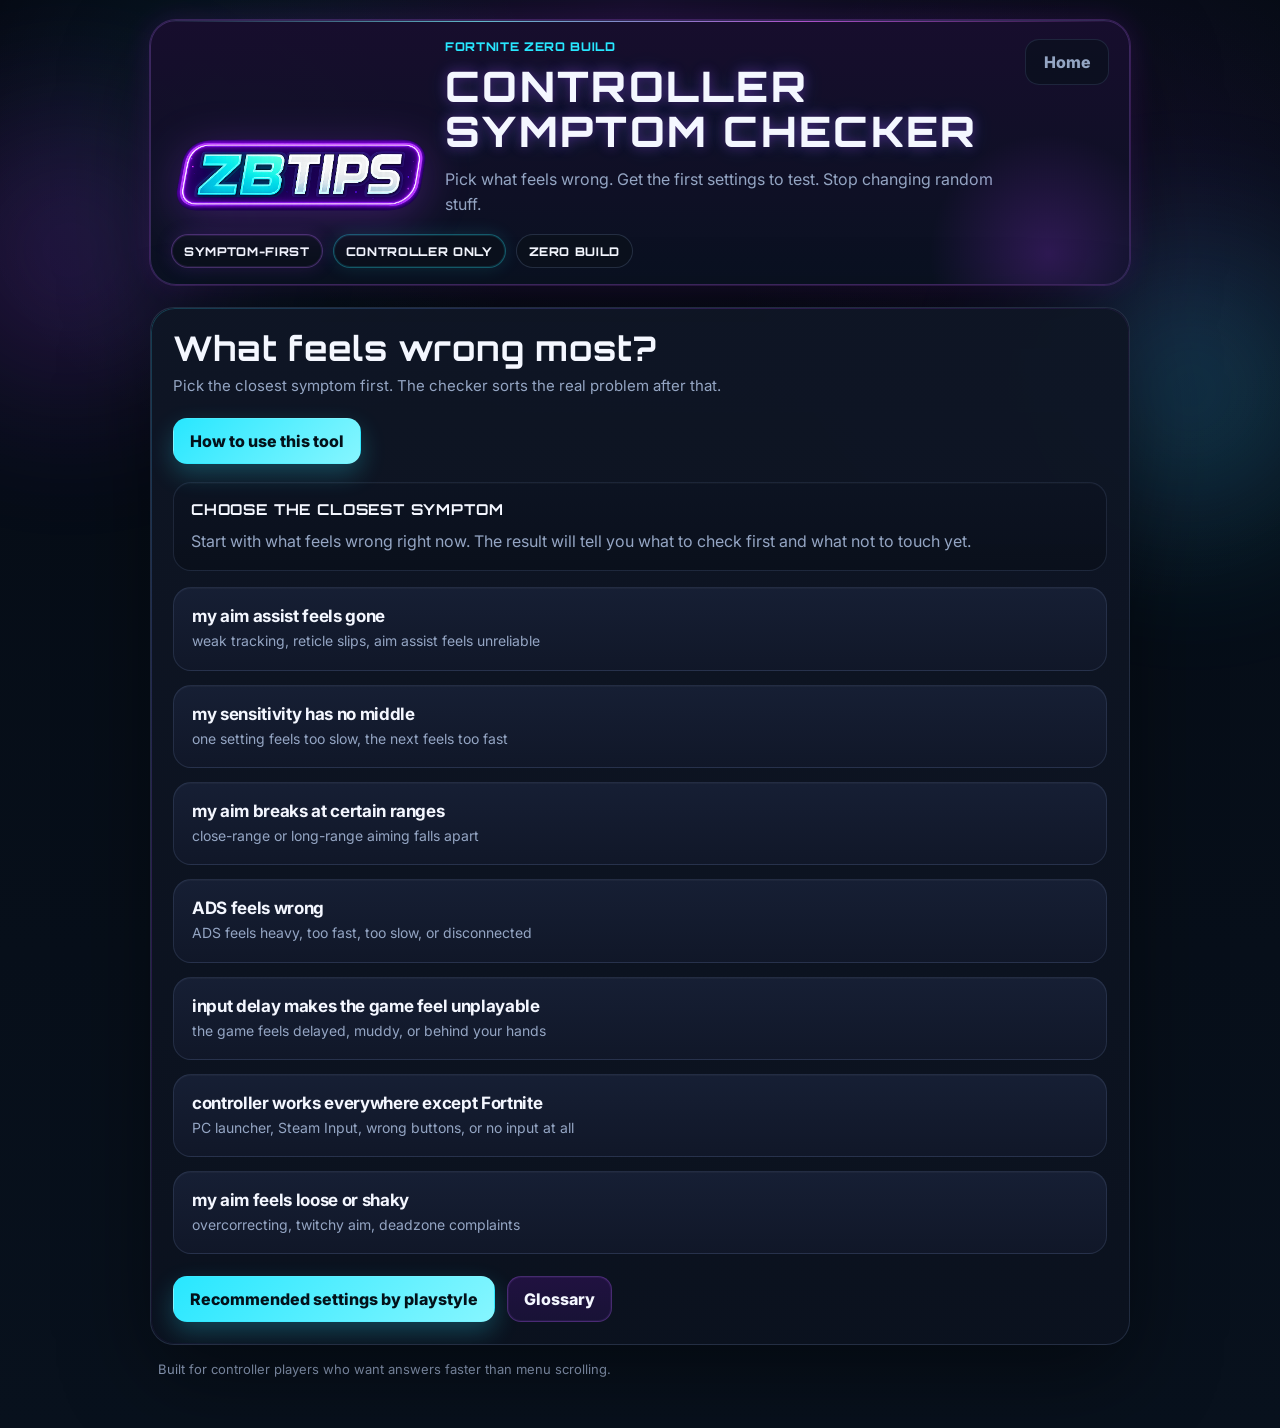
==== index.html @ 39ad80f1 "Add files via upload" ====
<!DOCTYPE html>
<html lang="en">
<head>
  <meta charset="UTF-8" />
  <meta name="viewport" content="width=device-width, initial-scale=1.0" />
  <title>Controller Symptom Checker | ZBTips</title>
  <link href="https://fonts.googleapis.com/css2?family=Orbitron:wght@500;600;700;800&family=Inter:wght@400;500;600;700;800&display=swap" rel="stylesheet" />
  <link rel="stylesheet" href="style.css?v=gyro-pc-routing" />
</head>
<body>
  <div class="page-glow page-glow-left" aria-hidden="true"></div>
  <div class="page-glow page-glow-right" aria-hidden="true"></div>

  <main class="app-shell">
    <header class="hero-panel">
      <div class="hero-top">
        <div class="hero-brand">
          <img src="logo.png" alt="ZBTips logo" class="hero-logo" />
          <div class="hero-copy">
            <p class="eyebrow">Fortnite Zero Build</p>
            <h1 class="app-title">Controller Symptom Checker</h1>
            <p class="subhead">Pick what feels wrong. Get the first settings to test. Stop changing random stuff.</p>
          </div>
        </div>
        <button id="homeButton" class="ghost-button hero-home" type="button">Home</button>
      </div>

      <div class="hero-strip">
        <span class="hero-chip hero-chip-purple">Symptom-first</span>
        <span class="hero-chip hero-chip-cyan">Controller only</span>
        <span class="hero-chip">Zero Build</span>
      </div>
    </header>

    <section id="app" aria-live="polite"></section>

    <footer class="footer">
      <p>Built for controller players who want answers faster than menu scrolling.</p>
    </footer>
  </main>

  <script src="app.js?v=gyro-pc-routing"></script>
</body>
</html>
---- style.css ----
* {
  box-sizing: border-box;
}

:root {
  --font-heading: 'Orbitron', sans-serif;
  --font-body: 'Inter', Arial, Helvetica, sans-serif;
  --bg: #050b14;
  --bg-2: #08111d;
  --panel: rgba(14, 20, 34, 0.94);
  --panel-2: rgba(20, 28, 46, 0.96);
  --panel-3: rgba(11, 17, 30, 0.94);
  --border: rgba(96, 121, 177, 0.24);
  --border-strong: rgba(183, 107, 255, 0.42);
  --text: #f4f7ff;
  --muted: #94a5c3;
  --purple: #aa38ff;
  --purple-2: #df67ff;
  --cyan: #28e7ff;
  --cyan-2: #7af0ff;
  --success: #70ffd6;
  --danger: #ffb4d4;
  --warning: #ffd691;
  --shadow: 0 30px 90px rgba(0, 0, 0, 0.42);
  --purple-glow: 0 0 0 1px rgba(192, 102, 255, 0.24), 0 0 30px rgba(170, 56, 255, 0.18);
  --cyan-glow: 0 0 0 1px rgba(40, 231, 255, 0.24), 0 0 30px rgba(40, 231, 255, 0.14);
}

html, body {
  margin: 0;
  padding: 0;
  min-height: 100%;
}

body {
  position: relative;
  overflow-x: hidden;
  padding: 20px;
  color: var(--text);
  font-family: var(--font-body);
  background:
    radial-gradient(circle at top center, rgba(170, 56, 255, 0.10), transparent 28%),
    radial-gradient(circle at 20% 10%, rgba(40, 231, 255, 0.08), transparent 18%),
    radial-gradient(circle at 85% 18%, rgba(170, 56, 255, 0.10), transparent 22%),
    linear-gradient(180deg, var(--bg) 0%, var(--bg-2) 100%);
}

.page-glow {
  position: fixed;
  inset: auto;
  width: 420px;
  height: 420px;
  border-radius: 999px;
  filter: blur(70px);
  opacity: 0.28;
  pointer-events: none;
  z-index: 0;
}

.page-glow-left {
  left: -140px;
  top: 40px;
  background: radial-gradient(circle, rgba(170, 56, 255, 0.95) 0%, rgba(170, 56, 255, 0.15) 58%, transparent 75%);
}

.page-glow-right {
  right: -120px;
  top: 180px;
  background: radial-gradient(circle, rgba(40, 231, 255, 0.9) 0%, rgba(40, 231, 255, 0.12) 58%, transparent 75%);
}

.app-shell {
  position: relative;
  z-index: 1;
  width: 100%;
  max-width: 980px;
  margin: 0 auto;
}

.hero-panel {
  position: relative;
  margin-bottom: 22px;
  padding: 18px 20px 16px;
  border: 1px solid rgba(181, 117, 255, 0.24);
  border-radius: 26px;
  background:
    linear-gradient(180deg, rgba(24, 14, 46, 0.96) 0%, rgba(10, 18, 33, 0.96) 100%);
  box-shadow: var(--shadow), var(--purple-glow);
  overflow: hidden;
}

.hero-panel::before {
  content: "";
  position: absolute;
  inset: 0 0 auto 0;
  height: 1px;
  background: linear-gradient(90deg, transparent, rgba(122, 240, 255, 0.75), rgba(223, 103, 255, 0.75), transparent);
}

.hero-panel::after {
  content: "";
  position: absolute;
  inset: auto -50px -100px auto;
  width: 260px;
  height: 260px;
  border-radius: 999px;
  background: radial-gradient(circle, rgba(170, 56, 255, 0.22), transparent 65%);
  pointer-events: none;
}

.hero-top {
  display: flex;
  align-items: flex-start;
  justify-content: space-between;
  gap: 14px;
}

.hero-brand {
  display: flex;
  align-items: flex-end;
  gap: 14px;
  min-width: 0;
}

.hero-logo {
  display: block;
  width: clamp(180px, 24vw, 260px);
  height: auto;
  filter: drop-shadow(0 8px 22px rgba(170, 56, 255, 0.28));
  flex-shrink: 0;
  object-fit: contain;
}

.hero-copy {
  min-width: 0;
}

.eyebrow {
  margin: 0 0 10px;
  color: var(--cyan);
  font-size: 12px;
  letter-spacing: 0.14em;
  text-transform: uppercase;
  font-weight: 800;
}

h1 {
  margin: 0;
  font-size: clamp(28px, 4vw, 42px);
  line-height: 1.02;
  letter-spacing: -0.03em;
}

.subhead {
  margin: 12px 0 0;
  max-width: 560px;
  color: var(--muted);
  font-size: 16px;
  line-height: 1.55;
}

.hero-home.ghost-button {
  padding: 12px 16px;
  min-width: 84px;
  border-radius: 14px;
}

.hero-strip {
  display: flex;
  flex-wrap: wrap;
  gap: 10px;
  margin-top: 18px;
}

.hero-chip {
  display: inline-flex;
  align-items: center;
  min-height: 34px;
  padding: 8px 12px;
  border-radius: 999px;
  border: 1px solid rgba(103, 121, 162, 0.28);
  background: rgba(12, 18, 30, 0.92);
  color: var(--text);
  font-size: 12px;
  font-weight: 800;
  letter-spacing: 0.04em;
  text-transform: uppercase;
}

.hero-chip-purple {
  border-color: rgba(183, 107, 255, 0.34);
  box-shadow: inset 0 0 0 1px rgba(183, 107, 255, 0.12), 0 0 18px rgba(170, 56, 255, 0.16);
}

.hero-chip-cyan {
  border-color: rgba(40, 231, 255, 0.34);
  box-shadow: inset 0 0 0 1px rgba(40, 231, 255, 0.12), 0 0 18px rgba(40, 231, 255, 0.12);
}

.footer {
  margin-top: 16px;
  padding: 0 8px 18px;
  color: var(--muted);
  font-size: 13px;
}

.screen,
.card {
  position: relative;
  background:
    linear-gradient(180deg, rgba(15, 22, 37, 0.96) 0%, rgba(11, 18, 31, 0.98) 100%);
  border: 1px solid rgba(105, 125, 168, 0.24);
  border-radius: 24px;
  box-shadow: var(--shadow);
  padding: 22px;
  overflow: hidden;
}

.screen::before,
.card::before {
  content: "";
  position: absolute;
  inset: 0;
  pointer-events: none;
  border-radius: inherit;
  padding: 1px;
  background: linear-gradient(135deg, rgba(40, 231, 255, 0.20), rgba(170, 56, 255, 0.20), transparent 60%);
  -webkit-mask:
    linear-gradient(#000 0 0) content-box,
    linear-gradient(#000 0 0);
  -webkit-mask-composite: xor;
          mask-composite: exclude;
}

.card-title,
.result-title {
  margin: 0 0 8px;
  font-size: clamp(26px, 4vw, 34px);
  line-height: 1.06;
  letter-spacing: -0.03em;
}

.card-copy {
  margin: 0 0 20px;
  color: var(--muted);
  line-height: 1.55;
  font-size: 15px;
}

.choice-grid,
.result-grid,
.glossary-list,
.controller-list {
  display: grid;
  gap: 14px;
}

.choice-button,
.primary-button,
.secondary-button,
.ghost-button,
.link-button,
.glossary-toggle {
  appearance: none;
  font: inherit;
  transition: transform 120ms ease, border-color 120ms ease, background 120ms ease, box-shadow 120ms ease, opacity 120ms ease;
}

.choice-button:hover,
.primary-button:hover,
.secondary-button:hover,
.ghost-button:hover,
.link-button:hover,
.glossary-toggle:hover {
  transform: translateY(-1px);
}

.choice-button {
  width: 100%;
  text-align: left;
  padding: 18px;
  color: var(--text);
  background:
    linear-gradient(180deg, rgba(23, 32, 53, 0.96) 0%, rgba(17, 24, 41, 0.96) 100%);
  border: 1px solid rgba(99, 119, 160, 0.22);
  border-radius: 18px;
  cursor: pointer;
  box-shadow: inset 0 1px 0 rgba(255,255,255,0.03);
}

.choice-button:hover {
  border-color: rgba(183, 107, 255, 0.42);
  box-shadow: var(--purple-glow);
}

.choice-button strong {
  display: block;
  font-size: 17px;
  margin-bottom: 5px;
  letter-spacing: -0.02em;
}

.choice-button span {
  display: block;
  color: var(--muted);
  font-size: 14px;
  line-height: 1.45;
}

.button-row,
.result-actions {
  display: flex;
  flex-wrap: wrap;
  gap: 12px;
  margin-top: 22px;
  align-items: center;
}

.primary-button,
.secondary-button,
.ghost-button {
  cursor: pointer;
  border-radius: 14px;
  padding: 12px 16px;
  font-weight: 800;
  border: 1px solid transparent;
}

.primary-button {
  background: linear-gradient(135deg, var(--cyan) 0%, #86f6ff 100%);
  color: #03111a;
  box-shadow: 0 10px 24px rgba(40, 231, 255, 0.24);
}

.primary-button:hover {
  box-shadow: 0 12px 28px rgba(40, 231, 255, 0.3);
}

.secondary-button {
  background: linear-gradient(180deg, rgba(34, 18, 66, 0.96) 0%, rgba(25, 19, 55, 0.96) 100%);
  color: var(--text);
  border-color: rgba(183, 107, 255, 0.28);
  box-shadow: inset 0 0 0 1px rgba(183, 107, 255, 0.08);
}

.secondary-button:hover {
  box-shadow: var(--purple-glow);
}

.ghost-button {
  background: rgba(11, 17, 30, 0.72);
  color: var(--muted);
  border-color: rgba(84, 103, 139, 0.26);
}

.ghost-button:hover {
  color: var(--text);
  border-color: rgba(40, 231, 255, 0.28);
  box-shadow: var(--cyan-glow);
}

.meta-row {
  display: flex;
  flex-wrap: wrap;
  gap: 10px;
  margin-bottom: 18px;
}

.badge {
  display: inline-flex;
  align-items: center;
  border-radius: 999px;
  padding: 8px 12px;
  font-size: 12px;
  font-weight: 800;
  text-transform: uppercase;
  letter-spacing: 0.06em;
  color: var(--text);
  background: rgba(17, 23, 36, 0.98);
  border: 1px solid rgba(95, 114, 153, 0.22);
}

.badge:first-child {
  border-color: rgba(183, 107, 255, 0.3);
  box-shadow: inset 0 0 0 1px rgba(183, 107, 255, 0.08);
}

.result-problem {
  margin: 0 0 18px;
  color: var(--text);
  font-size: 17px;
  line-height: 1.6;
}

.result-section {
  background:
    linear-gradient(180deg, rgba(13, 20, 34, 0.96) 0%, rgba(10, 16, 28, 0.98) 100%);
  border: 1px solid rgba(95, 114, 153, 0.22);
  border-radius: 18px;
  padding: 17px;
  box-shadow: inset 0 1px 0 rgba(255,255,255,0.025);
}

.result-section h3 {
  margin: 0 0 10px;
  font-size: 15px;
  text-transform: uppercase;
  letter-spacing: 0.08em;
}

.result-section p {
  margin: 0;
  color: var(--muted);
  line-height: 1.55;
}

.result-section p + p {
  margin-top: 8px;
}

.result-section ul {
  margin: 0;
  padding-left: 18px;
  color: var(--muted);
  line-height: 1.75;
}

.result-section.alert {
  border-color: rgba(255, 214, 145, 0.28);
}

.result-section.alert h3 {
  color: var(--warning);
}

.result-section.success {
  border-color: rgba(112, 255, 214, 0.24);
}

.result-section.success h3 {
  color: var(--success);
}

.result-section.danger {
  border-color: rgba(255, 180, 212, 0.24);
}

.result-section.danger h3 {
  color: var(--danger);
}

.route-note {
  color: var(--cyan-2);
  font-weight: 700;
}

.progress {
  width: 100%;
  height: 10px;
  background: rgba(8, 14, 25, 0.98);
  border-radius: 999px;
  overflow: hidden;
  margin: 0 0 18px;
  border: 1px solid rgba(82, 101, 138, 0.22);
}

.progress-bar {
  height: 100%;
  width: 0%;
  background: linear-gradient(90deg, var(--cyan) 0%, var(--purple-2) 100%);
  box-shadow: 0 0 22px rgba(170, 56, 255, 0.28);
  transition: width 180ms ease;
}

.glossary-item {
  border: 1px solid rgba(94, 113, 151, 0.22);
  background:
    linear-gradient(180deg, rgba(13, 20, 34, 0.96) 0%, rgba(10, 16, 28, 0.98) 100%);
  border-radius: 16px;
  overflow: hidden;
}

.glossary-toggle {
  width: 100%;
  text-align: left;
  color: var(--text);
  padding: 15px 16px;
  background: transparent;
  font-weight: 800;
  border: none;
  cursor: pointer;
}

.glossary-content {
  display: none;
  padding: 0 16px 16px;
  color: var(--muted);
  line-height: 1.6;
}

.glossary-item.open {
  border-color: rgba(183, 107, 255, 0.34);
  box-shadow: var(--purple-glow);
}

.glossary-item.open .glossary-content {
  display: block;
}

.glossary-content p + p {
  margin-top: 10px;
}

.glossary-content ul {
  margin-top: 8px;
  margin-bottom: 10px;
  padding-left: 18px;
}

.controller-card {
  background:
    linear-gradient(180deg, rgba(15, 21, 34, 0.98) 0%, rgba(10, 16, 28, 0.98) 100%);
  border: 1px solid rgba(183, 107, 255, 0.22);
  border-radius: 16px;
  padding: 16px;
  box-shadow: inset 0 1px 0 rgba(255,255,255,0.02);
}

.controller-card h4 {
  margin: 0 0 8px;
  font-size: 18px;
}

.controller-card p {
  margin: 6px 0;
  color: var(--muted);
}

.controller-card .warning {
  color: #bfd0ea;
}

.controller-card a {
  display: inline-flex;
  align-items: center;
  gap: 8px;
  margin-top: 10px;
  text-decoration: none;
  color: var(--cyan);
  font-weight: 800;
}

.controller-card a:hover {
  color: var(--cyan-2);
}

.small-note {
  color: var(--muted);
  font-size: 14px;
  line-height: 1.55;
}

.inline-link {
  color: var(--cyan-2);
  text-decoration: underline;
  cursor: pointer;
}

@media (max-width: 780px) {
  body {
    padding: 14px;
  }

  .hero-top {
    flex-direction: column;
    align-items: stretch;
  }

  .hero-brand {
    flex-direction: column;
    align-items: flex-start;
    gap: 14px;
  }

  .hero-logo {
    width: min(320px, 72vw);
  }

  .hero-home.ghost-button {
    width: 100%;
  }
}

@media (max-width: 640px) {
  .hero-panel,
  .screen,
  .card {
    padding: 18px;
    border-radius: 20px;
  }

  .button-row,
  .result-actions {
    flex-direction: column;
    align-items: stretch;
  }

  .primary-button,
  .secondary-button,
  .ghost-button {
    width: 100%;
  }

  .hero-strip {
    gap: 8px;
  }
}


@media (max-width: 720px) {
  .hero-top {
    flex-direction: column;
    align-items: stretch;
  }

  .hero-brand {
    align-items: flex-start;
    flex-direction: column;
  }

  .hero-logo {
    width: min(220px, 58vw);
  }

  .hero-home.ghost-button {
    width: 100%;
    min-width: 0;
  }
}


/* ZBTips font system */
h1,
h2,
h3,
.card-title,
.result-title,
.app-title,
.hero-chip,
.badge,
.eyebrow,
.result-section h3,
.glossary-toggle {
  font-family: var(--font-heading);
}

.app-title {
  text-transform: uppercase;
  letter-spacing: 0.055em;
  font-weight: 800;
  line-height: 1.08;
  text-shadow:
    0 0 12px rgba(170, 56, 255, 0.36),
    0 0 22px rgba(40, 231, 255, 0.16);
}

h2,
.card-title,
.result-title {
  letter-spacing: 0.025em;
}

h3,
.result-section h3,
.glossary-toggle,
.eyebrow,
.badge,
.hero-chip {
  letter-spacing: 0.055em;
}



.map-list {
  display: grid;
  gap: 12px;
  margin-top: 14px;
}

.map-card {
  display: flex;
  justify-content: space-between;
  gap: 14px;
  align-items: center;
  background: rgba(11, 17, 30, 0.86);
  border: 1px solid rgba(40, 231, 255, 0.22);
  border-radius: 14px;
  padding: 14px;
  box-shadow: 0 0 24px rgba(40, 231, 255, 0.06);
}

.map-name {
  color: var(--text) !important;
  font-weight: 800;
  margin: 0 0 4px !important;
}

.map-meta {
  color: var(--muted) !important;
  font-size: 13px;
  margin: 0 !important;
}

.map-code {
  flex: 0 0 auto;
  font-family: var(--font-heading);
  font-size: 14px;
  color: var(--cyan-2);
  letter-spacing: 0.04em;
  border: 1px solid rgba(40, 231, 255, 0.28);
  background: rgba(40, 231, 255, 0.08);
  border-radius: 999px;
  padding: 8px 10px;
}

.training-section h3,
.ps5-checklist h3 {
  color: var(--cyan-2);
}

.settings-list {
  margin: 12px 0 0;
  padding-left: 18px;
  color: var(--muted);
  line-height: 1.75;
}

.settings-list strong {
  color: var(--text);
}

.settings-fallback + .settings-fallback {
  margin-top: 16px;
  padding-top: 16px;
  border-top: 1px solid var(--border);
}

@media (max-width: 640px) {
  .map-card {
    align-items: flex-start;
    flex-direction: column;
  }

  .map-code {
    width: 100%;
    text-align: center;
  }
}


/* Home screen priority action */
.home-top-actions {
  margin-top: 0;
  margin-bottom: 22px;
}

.home-howto-button {
  box-shadow:
    0 12px 30px rgba(40, 231, 255, 0.24),
    0 0 0 1px rgba(40, 231, 255, 0.18);
}


/* Fortnite menu screenshot guide */
.home-top-actions {
  margin: 0 0 18px;
}

.home-start-note {
  margin-bottom: 16px;
}

.menu-guide {
  padding: 0;
  overflow: hidden;
}

.menu-guide summary {
  cursor: pointer;
  list-style: none;
  padding: 17px;
  color: var(--cyan-2);
  font-family: var(--font-heading);
  font-size: 15px;
  font-weight: 800;
  text-transform: uppercase;
  letter-spacing: 0.08em;
}

.menu-guide summary::-webkit-details-marker {
  display: none;
}

.menu-guide summary::after {
  content: "Tap to open";
  float: right;
  color: var(--muted);
  font-family: var(--font-body);
  font-size: 12px;
  font-weight: 800;
  letter-spacing: 0;
  text-transform: none;
}

.menu-guide[open] summary::after {
  content: "Tap to close";
}

.menu-guide-intro {
  padding: 0 17px 14px;
  margin: 0 !important;
}

.menu-image-grid {
  display: grid;
  gap: 14px;
  padding: 0 17px 17px;
}

.menu-image-card {
  margin: 0;
  overflow: hidden;
  border-radius: 16px;
  border: 1px solid rgba(40, 231, 255, 0.22);
  background: rgba(8, 14, 25, 0.9);
  box-shadow: 0 0 24px rgba(40, 231, 255, 0.08);
}

.menu-image-card img {
  display: block;
  width: 100%;
  height: auto;
}

.menu-image-card figcaption {
  display: grid;
  gap: 4px;
  padding: 12px 14px 14px;
  color: var(--muted);
  line-height: 1.45;
}

.menu-image-card figcaption strong {
  color: var(--text);
  font-family: var(--font-heading);
  font-size: 13px;
  letter-spacing: 0.05em;
  text-transform: uppercase;
}

.ps5-checklist strong,
.settings-list strong {
  color: var(--text);
}
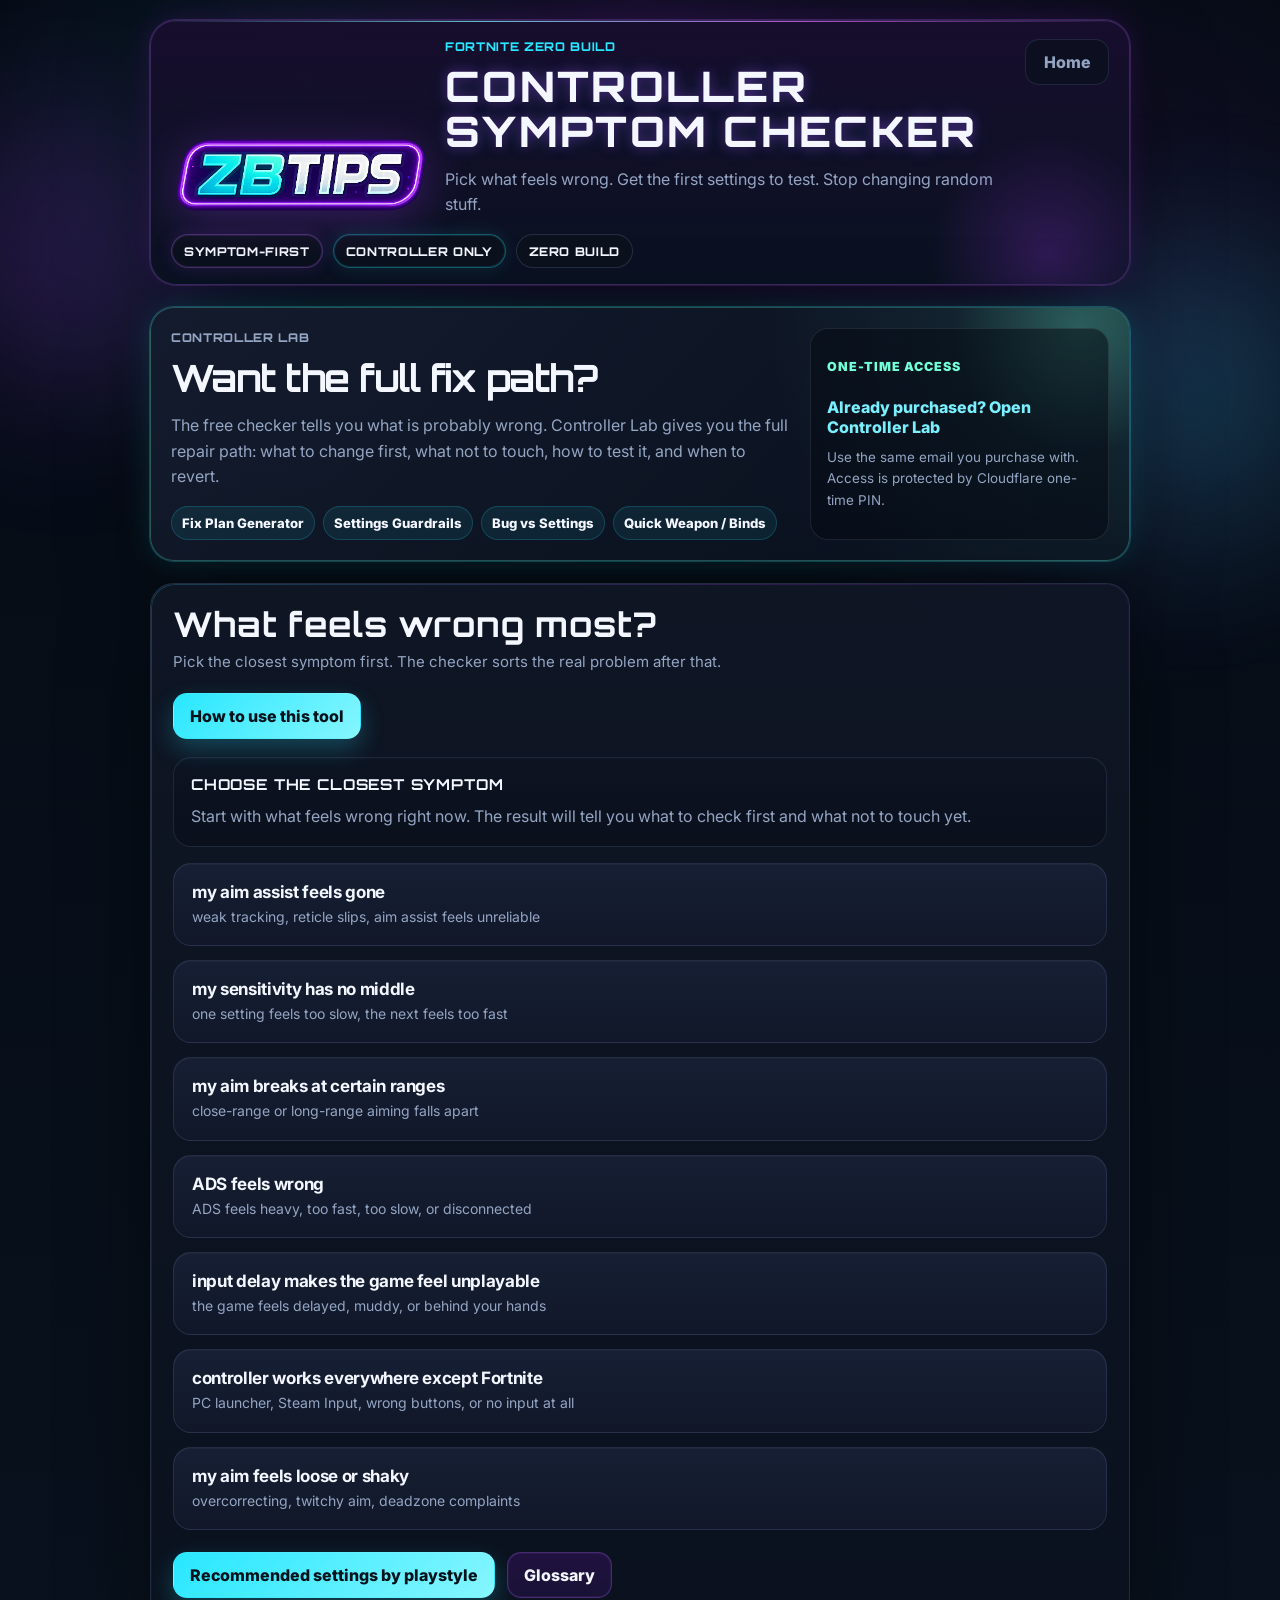
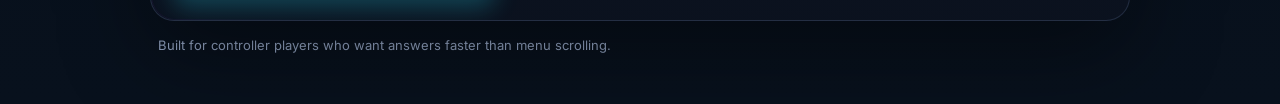
==== commit e21db3ba: "Update index.html" ====
--- a/index.html
+++ b/index.html
@@ -5,7 +5,8 @@
   <meta name="viewport" content="width=device-width, initial-scale=1.0" />
   <title>Controller Symptom Checker | ZBTips</title>
   <link href="https://fonts.googleapis.com/css2?family=Orbitron:wght@500;600;700;800&family=Inter:wght@400;500;600;700;800&display=swap" rel="stylesheet" />
-  <link rel="stylesheet" href="style.css?v=gyro-pc-routing" />
+  <link rel="stylesheet" href="style.css?v=controller-lab-promo-fixed" />
+<script async src="https://js.stripe.com/v3/buy-button.js"></script> 
 </head>
 <body>
   <div class="page-glow page-glow-left" aria-hidden="true"></div>
@@ -30,7 +31,44 @@
         <span class="hero-chip hero-chip-cyan">Controller only</span>
         <span class="hero-chip">Zero Build</span>
       </div>
-    </header>
+       </header>
+
+    <section class="controller-lab-promo" aria-labelledby="controllerLabTitle">
+      <div class="lab-promo-copy">
+        <p class="eyebrow lab-eyebrow">Controller Lab</p>
+        <h2 id="controllerLabTitle">Want the full fix path?</h2>
+        <p>
+          The free checker tells you what is probably wrong. Controller Lab gives you the full repair path:
+          what to change first, what not to touch, how to test it, and when to revert.
+        </p>
+
+        <div class="lab-promo-points" aria-label="Controller Lab includes">
+          <span>Fix Plan Generator</span>
+          <span>Settings Guardrails</span>
+          <span>Bug vs Settings</span>
+          <span>Quick Weapon / Binds</span>
+        </div>
+      </div>
+
+      <div class="lab-promo-action">
+        <p class="lab-price">One-time access</p>
+
+               <div class="stripe-buy-button-wrap">
+          <stripe-buy-button
+            buy-button-id="buy_btn_1TU5ua12GruX4WYOzJW1IIFV"
+            publishable-key="pk_live_51TTx5512GruX4WYODgJnupqMFYP2rG0oOuAG99TXr223Rrz3oBOlJCoSnYpiuiL1v2rWmXwPYOJsTduHlroLhDHu00iEXpSY4Q">
+          </stripe-buy-button>
+        </div>
+
+        <a class="lab-open-link" href="https://controllerlabzbtips.com" target="_blank" rel="noopener">
+          Already purchased? Open Controller Lab
+        </a>
+
+        <p class="lab-access-note">
+          Use the same email you purchase with. Access is protected by Cloudflare one-time PIN.
+        </p>
+      </div>
+    </section>
 
     <section id="app" aria-live="polite"></section>
 
@@ -39,6 +77,6 @@
     </footer>
   </main>
 
-  <script src="app.js?v=gyro-pc-routing"></script>
+  <script src="app.js?v=controller-lab-promo-fixed"></script>
 </body>
 </html>
--- a/style.css
+++ b/style.css
@@ -863,3 +863,149 @@
 .settings-list strong {
   color: var(--text);
 }
+
+
+.controller-lab-promo {
+  position: relative;
+  overflow: hidden;
+  display: grid;
+  grid-template-columns: minmax(0, 1.35fr) minmax(250px, 0.65fr);
+  gap: 18px;
+  margin: 0 0 22px;
+  padding: 20px;
+  border: 1px solid rgba(112, 255, 214, 0.26);
+  border-radius: 24px;
+  background:
+    radial-gradient(circle at top right, rgba(112, 255, 214, 0.12), transparent 36%),
+    linear-gradient(135deg, rgba(20, 28, 46, 0.96), rgba(9, 17, 30, 0.96));
+  box-shadow: var(--cyan-glow), var(--shadow);
+}
+
+.controller-lab-promo::before {
+  content: "";
+  position: absolute;
+  right: -80px;
+  top: -110px;
+  width: 260px;
+  height: 260px;
+  border-radius: 999px;
+  background: radial-gradient(circle, rgba(112, 255, 214, 0.24), transparent 68%);
+  pointer-events: none;
+}
+
+.lab-promo-copy,
+.lab-promo-action {
+  position: relative;
+  z-index: 1;
+}
+
+.lab-eyebrow {
+  color: var(--success);
+}
+
+.controller-lab-promo h2 {
+  margin: 0;
+  font-family: var(--font-heading);
+  font-size: clamp(1.45rem, 4vw, 2.35rem);
+  line-height: 1.05;
+  letter-spacing: -0.04em;
+}
+
+.controller-lab-promo p {
+  color: var(--muted);
+  line-height: 1.6;
+}
+
+.lab-promo-points {
+  display: flex;
+  flex-wrap: wrap;
+  gap: 8px;
+  margin-top: 14px;
+}
+
+.lab-promo-points span {
+  display: inline-flex;
+  align-items: center;
+  padding: 8px 10px;
+  border-radius: 999px;
+  color: var(--text);
+  font-size: 0.82rem;
+  font-weight: 800;
+  border: 1px solid rgba(40, 231, 255, 0.18);
+  background: rgba(40, 231, 255, 0.08);
+}
+
+.lab-promo-action {
+  display: grid;
+  align-content: center;
+  gap: 10px;
+  padding: 16px;
+  border-radius: 18px;
+  border: 1px solid rgba(255, 255, 255, 0.09);
+  background: rgba(5, 11, 20, 0.52);
+}
+
+.lab-price {
+  margin: 0;
+  color: var(--success) !important;
+  font-weight: 900;
+  text-transform: uppercase;
+  letter-spacing: 0.08em;
+  font-size: 0.78rem;
+}
+
+.lab-buy-button {
+  display: inline-flex;
+  justify-content: center;
+  align-items: center;
+  width: 100%;
+  min-height: 48px;
+  border: 0;
+  border-radius: 999px;
+  padding: 12px 16px;
+  color: #03120e;
+  background: linear-gradient(135deg, var(--success), var(--cyan));
+  font-family: var(--font-body);
+  font-weight: 900;
+  font-size: 0.98rem;
+  cursor: pointer;
+  box-shadow: 0 18px 40px rgba(40, 231, 255, 0.16);
+}
+
+.lab-buy-button:hover {
+  transform: translateY(-1px);
+}
+
+.lab-open-link {
+  display: inline-flex;
+  justify-content: center;
+  color: var(--cyan-2);
+  font-weight: 800;
+  text-decoration: none;
+}
+
+.lab-open-link:hover {
+  text-decoration: underline;
+}
+
+.lab-access-note {
+  margin: 0;
+  font-size: 0.84rem;
+}
+
+@media (max-width: 760px) {
+  .controller-lab-promo {
+    grid-template-columns: 1fr;
+  }
+}
+
+
+.stripe-buy-button-wrap {
+  display: grid;
+  justify-items: center;
+  width: 100%;
+}
+
+.stripe-buy-button-wrap stripe-buy-button {
+  width: 100%;
+}
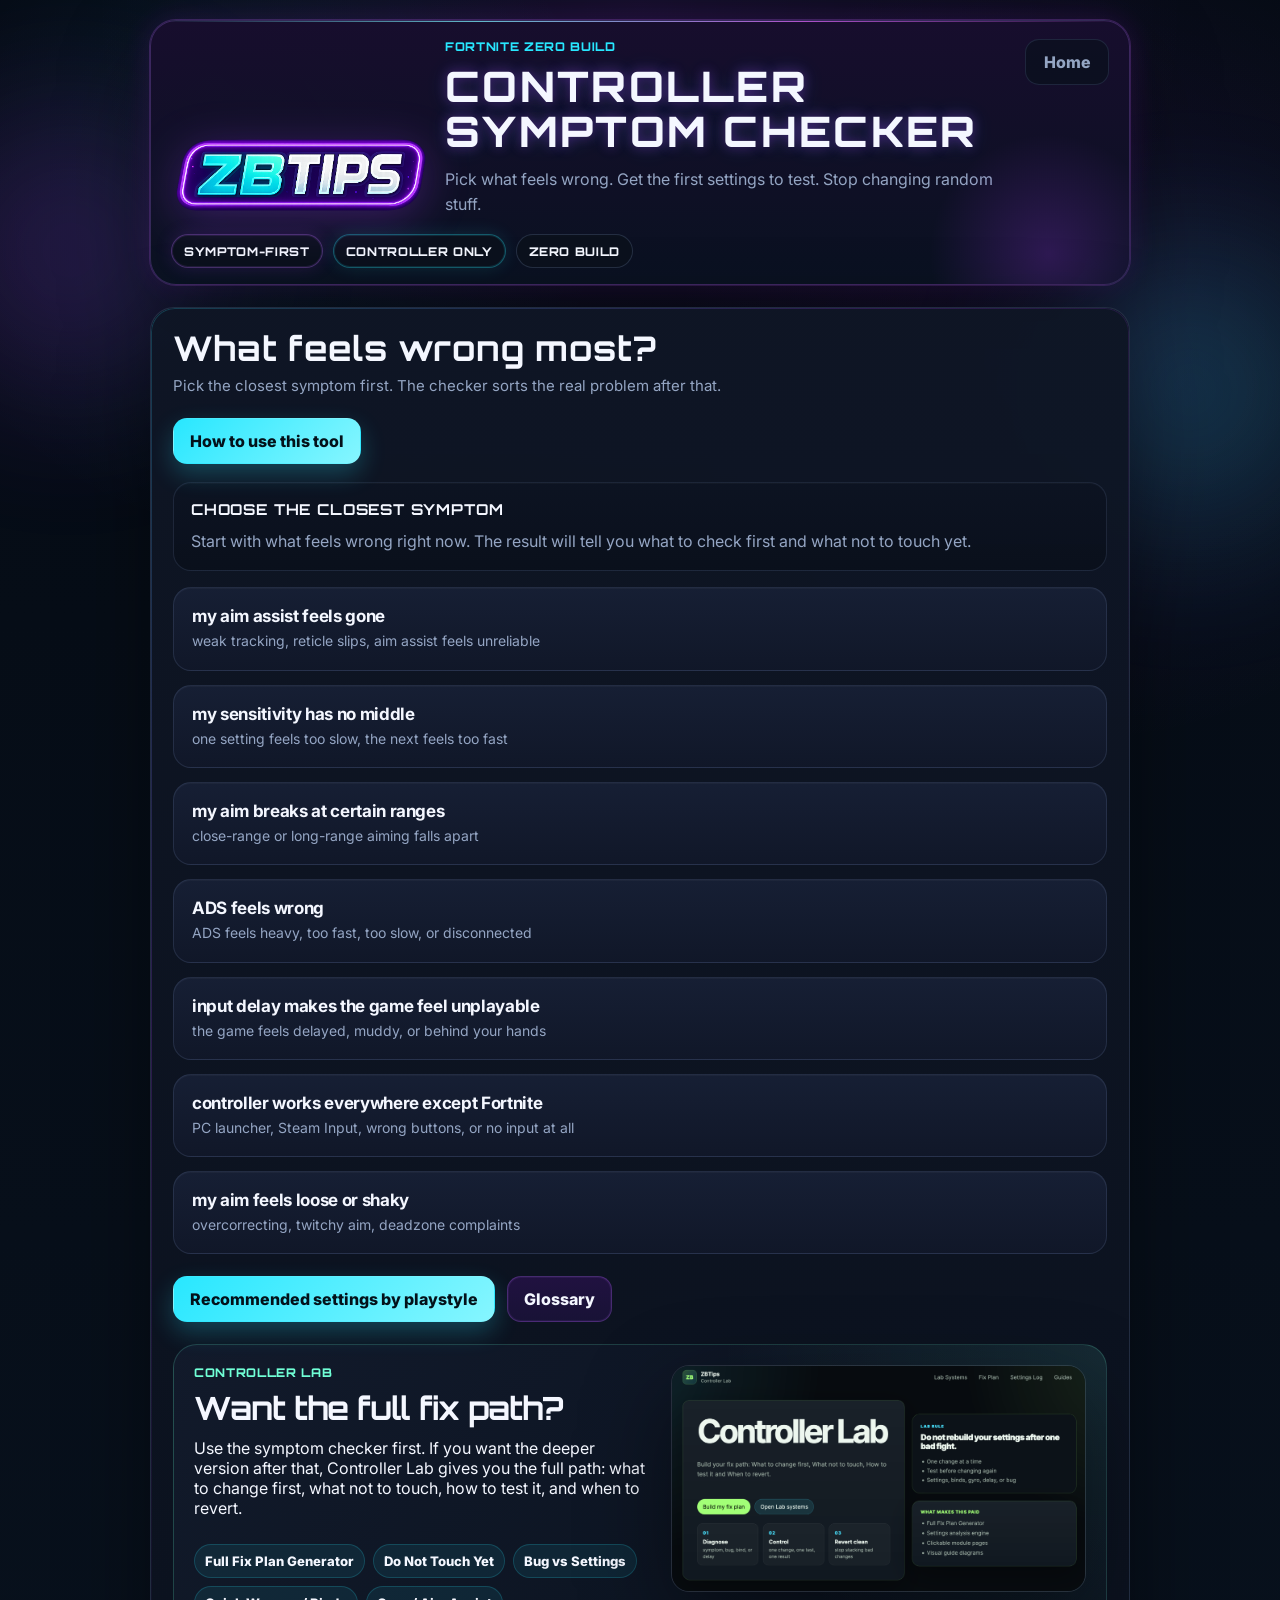
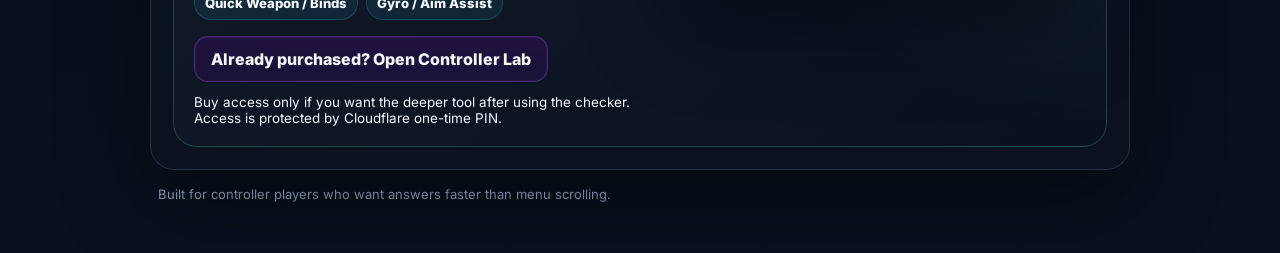
==== commit caf34b15: "Add files via upload" ====
--- a/index.html
+++ b/index.html
@@ -6,7 +6,7 @@
   <title>Controller Symptom Checker | ZBTips</title>
   <link href="https://fonts.googleapis.com/css2?family=Orbitron:wght@500;600;700;800&family=Inter:wght@400;500;600;700;800&display=swap" rel="stylesheet" />
   <link rel="stylesheet" href="style.css?v=controller-lab-promo-fixed" />
-<script async src="https://js.stripe.com/v3/buy-button.js"></script> 
+  <script async src="https://js.stripe.com/v3/buy-button.js"></script>
 </head>
 <body>
   <div class="page-glow page-glow-left" aria-hidden="true"></div>
@@ -31,44 +31,7 @@
         <span class="hero-chip hero-chip-cyan">Controller only</span>
         <span class="hero-chip">Zero Build</span>
       </div>
-       </header>
-
-    <section class="controller-lab-promo" aria-labelledby="controllerLabTitle">
-      <div class="lab-promo-copy">
-        <p class="eyebrow lab-eyebrow">Controller Lab</p>
-        <h2 id="controllerLabTitle">Want the full fix path?</h2>
-        <p>
-          The free checker tells you what is probably wrong. Controller Lab gives you the full repair path:
-          what to change first, what not to touch, how to test it, and when to revert.
-        </p>
-
-        <div class="lab-promo-points" aria-label="Controller Lab includes">
-          <span>Fix Plan Generator</span>
-          <span>Settings Guardrails</span>
-          <span>Bug vs Settings</span>
-          <span>Quick Weapon / Binds</span>
-        </div>
-      </div>
-
-      <div class="lab-promo-action">
-        <p class="lab-price">One-time access</p>
-
-               <div class="stripe-buy-button-wrap">
-          <stripe-buy-button
-            buy-button-id="buy_btn_1TU5ua12GruX4WYOzJW1IIFV"
-            publishable-key="pk_live_51TTx5512GruX4WYODgJnupqMFYP2rG0oOuAG99TXr223Rrz3oBOlJCoSnYpiuiL1v2rWmXwPYOJsTduHlroLhDHu00iEXpSY4Q">
-          </stripe-buy-button>
-        </div>
-
-        <a class="lab-open-link" href="https://controllerlabzbtips.com" target="_blank" rel="noopener">
-          Already purchased? Open Controller Lab
-        </a>
-
-        <p class="lab-access-note">
-          Use the same email you purchase with. Access is protected by Cloudflare one-time PIN.
-        </p>
-      </div>
-    </section>
+    </header>
 
     <section id="app" aria-live="polite"></section>
 
--- a/style.css
+++ b/style.css
@@ -1009,3 +1009,83 @@
 .stripe-buy-button-wrap stripe-buy-button {
   width: 100%;
 }
+
+
+.home-lab-promo {
+  margin-top: 22px;
+  display: grid;
+  grid-template-columns: minmax(0, 1.05fr) minmax(280px, 0.95fr);
+  gap: 18px;
+  padding: 20px;
+  border-radius: 24px;
+  border: 1px solid rgba(112, 255, 214, 0.18);
+  background:
+    radial-gradient(circle at top right, rgba(112, 255, 214, 0.10), transparent 38%),
+    linear-gradient(135deg, rgba(20, 28, 46, 0.78), rgba(9, 17, 30, 0.78));
+}
+
+.home-lab-promo h3 {
+  margin: 0;
+  font-family: var(--font-heading);
+  font-size: clamp(1.25rem, 3vw, 2rem);
+  line-height: 1.05;
+  letter-spacing: -0.03em;
+}
+
+.home-lab-promo-copy {
+  display: grid;
+  gap: 12px;
+}
+
+.home-lab-promo-copy p {
+  margin: 0;
+}
+
+.lab-eyebrow {
+  color: var(--success);
+}
+
+.home-lab-promo-visual {
+  display: grid;
+  align-content: start;
+  gap: 12px;
+}
+
+.lab-preview-image {
+  display: block;
+  width: 100%;
+  height: auto;
+  max-height: 260px;
+  object-fit: cover;
+  object-position: top center;
+  border-radius: 18px;
+  border: 1px solid rgba(255,255,255,0.1);
+  box-shadow: var(--shadow);
+}
+
+.promo-button-row {
+  margin-top: 4px;
+}
+
+.promo-open-link {
+  text-decoration: none;
+}
+
+.home-stripe-buy {
+  width: 100%;
+}
+
+.home-stripe-buy stripe-buy-button {
+  width: 100%;
+}
+
+@media (max-width: 860px) {
+  .home-lab-promo {
+    grid-template-columns: 1fr;
+  }
+
+  .lab-preview-image {
+    max-height: none;
+    object-fit: contain;
+  }
+}
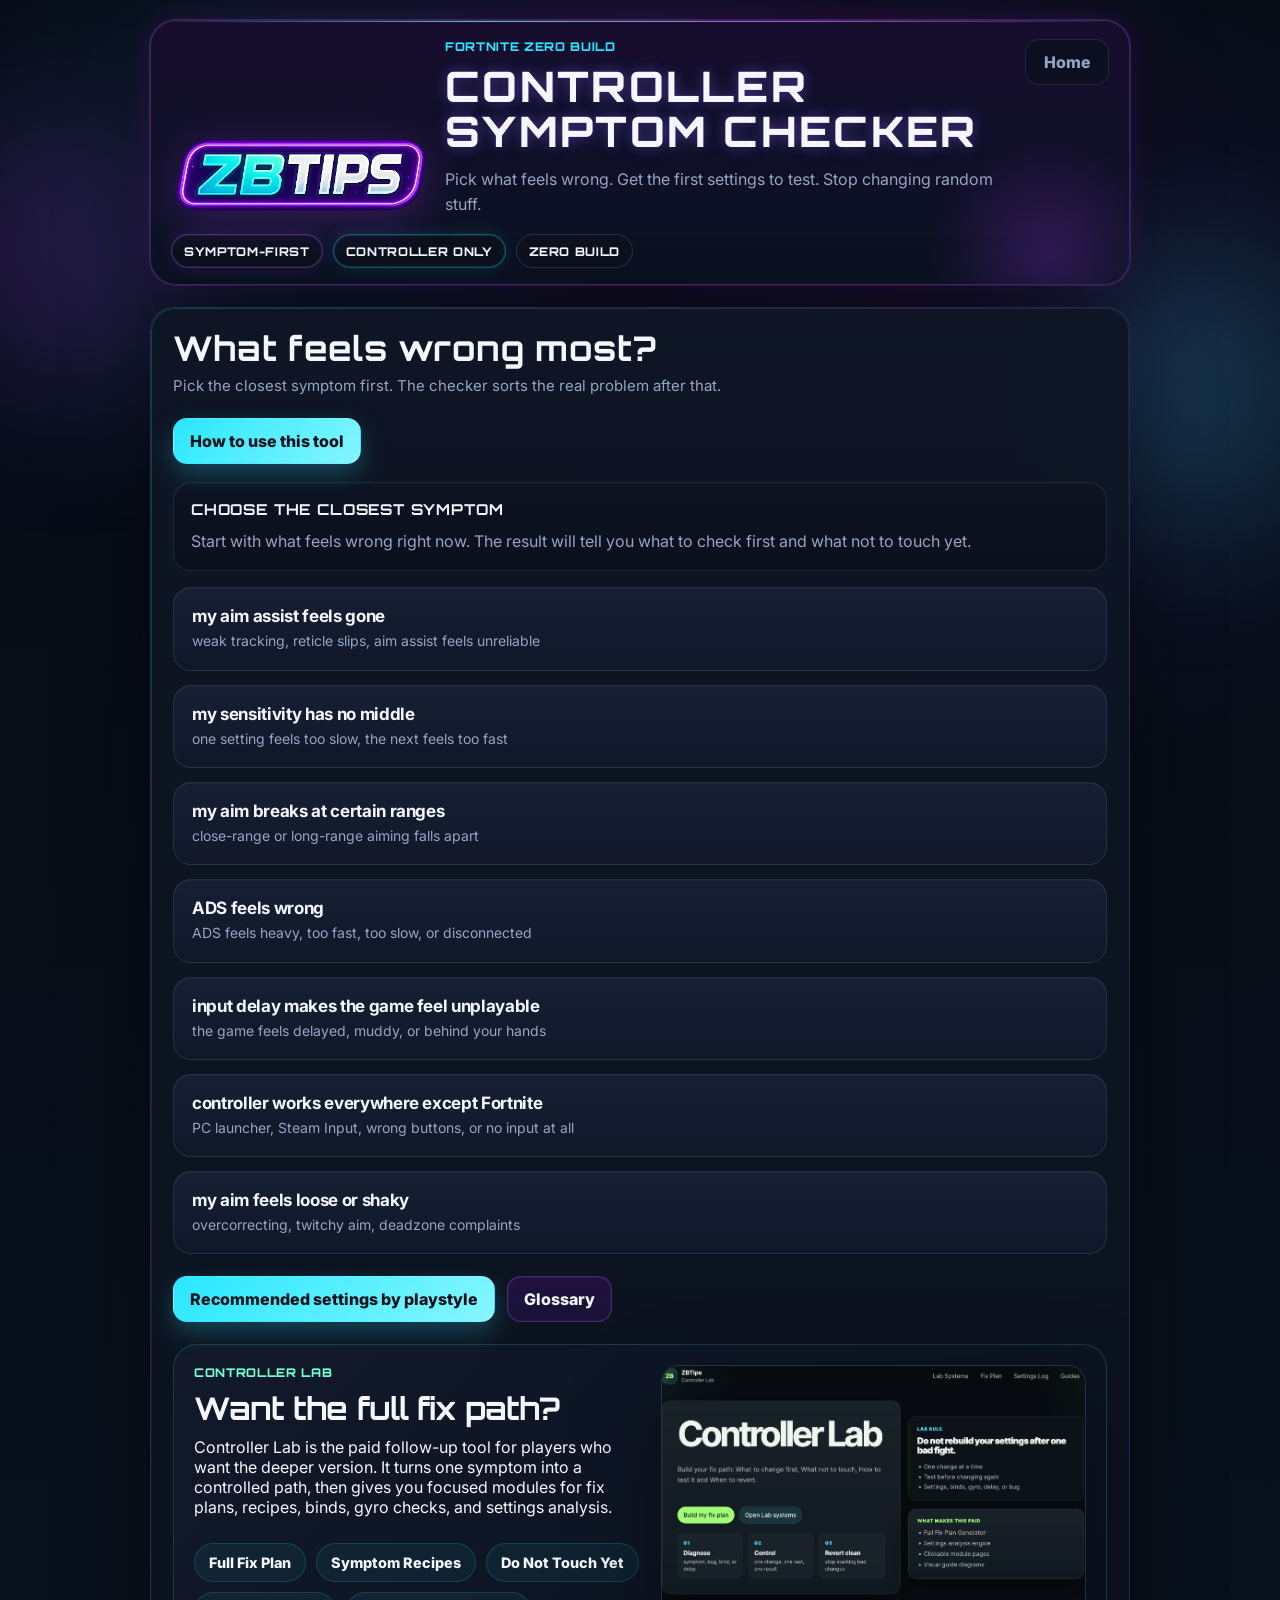
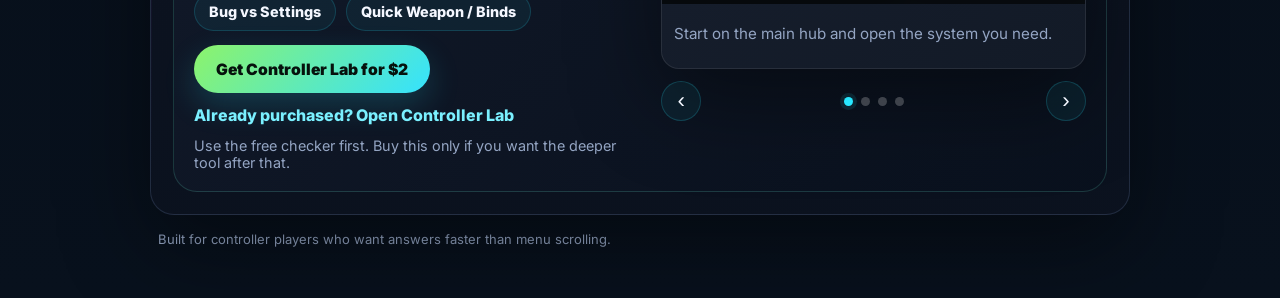
==== commit 158d62fe: "Add files via upload" ====
--- a/index.html
+++ b/index.html
@@ -5,7 +5,7 @@
   <meta name="viewport" content="width=device-width, initial-scale=1.0" />
   <title>Controller Symptom Checker | ZBTips</title>
   <link href="https://fonts.googleapis.com/css2?family=Orbitron:wght@500;600;700;800&family=Inter:wght@400;500;600;700;800&display=swap" rel="stylesheet" />
-  <link rel="stylesheet" href="style.css?v=controller-lab-promo-fixed" />
+  <link rel="stylesheet" href="style.css?v=controller-lab-carousel-v1" />
   <script async src="https://js.stripe.com/v3/buy-button.js"></script>
 </head>
 <body>
@@ -40,6 +40,6 @@
     </footer>
   </main>
 
-  <script src="app.js?v=controller-lab-promo-fixed"></script>
+  <script src="app.js?v=controller-lab-carousel-v1"></script>
 </body>
 </html>
--- a/style.css
+++ b/style.css
@@ -1089,3 +1089,305 @@
     object-fit: contain;
   }
 }
+
+
+.home-lab-promo {
+  margin-top: 22px;
+  display: grid;
+  grid-template-columns: minmax(0, 1.1fr) minmax(280px, 0.9fr);
+  align-items: center;
+  gap: 20px;
+  padding: 20px;
+  border-radius: 24px;
+  border: 1px solid rgba(112, 255, 214, 0.16);
+  background: linear-gradient(135deg, rgba(20, 28, 46, 0.72), rgba(9, 17, 30, 0.72));
+}
+
+.home-lab-promo-copy {
+  display: grid;
+  gap: 12px;
+  align-content: start;
+}
+
+.home-lab-promo h3 {
+  margin: 0;
+  font-family: var(--font-heading);
+  font-size: clamp(1.2rem, 3vw, 1.95rem);
+  line-height: 1.05;
+  letter-spacing: -0.03em;
+}
+
+.home-lab-promo-copy p {
+  margin: 0;
+}
+
+.lab-promo-points {
+  display: flex;
+  flex-wrap: wrap;
+  gap: 10px;
+}
+
+.lab-promo-points span {
+  display: inline-flex;
+  align-items: center;
+  padding: 10px 14px;
+  border-radius: 999px;
+  color: var(--text);
+  font-size: 0.9rem;
+  font-weight: 800;
+  border: 1px solid rgba(40, 231, 255, 0.16);
+  background: rgba(40, 231, 255, 0.06);
+}
+
+.promo-actions {
+  display: flex;
+  flex-wrap: wrap;
+  align-items: center;
+  gap: 12px;
+  margin-top: 2px;
+}
+
+.lab-buy-cta {
+  appearance: none;
+  border: 0;
+  border-radius: 999px;
+  min-height: 48px;
+  padding: 0 20px;
+  background: linear-gradient(135deg, var(--cyan), #85ff67);
+  color: #06120d;
+  font-weight: 900;
+  font-size: 0.98rem;
+  cursor: pointer;
+  box-shadow: 0 12px 32px rgba(40, 231, 255, 0.18);
+}
+
+.lab-buy-cta:hover {
+  transform: translateY(-1px);
+}
+
+.promo-open-link {
+  color: var(--cyan-2);
+  font-weight: 800;
+  text-decoration: none;
+}
+
+.promo-open-link:hover {
+  text-decoration: underline;
+}
+
+.lab-access-note {
+  font-size: 0.9rem;
+  color: var(--muted);
+}
+
+.home-lab-promo-visual {
+  display: grid;
+  align-items: center;
+}
+
+.lab-preview-image {
+  display: block;
+  width: 100%;
+  height: auto;
+  max-height: 260px;
+  object-fit: contain;
+  object-position: center;
+  border-radius: 18px;
+  border: 1px solid rgba(255,255,255,0.1);
+  box-shadow: var(--shadow);
+  background: rgba(255,255,255,0.02);
+}
+
+.stripe-checkout-proxy {
+  position: absolute;
+  width: 1px;
+  height: 1px;
+  overflow: hidden;
+  opacity: 0;
+  pointer-events: none;
+}
+
+.stripe-checkout-proxy stripe-buy-button {
+  display: block;
+}
+
+@media (max-width: 860px) {
+  .home-lab-promo {
+    grid-template-columns: 1fr;
+  }
+
+  .promo-actions {
+    align-items: stretch;
+  }
+
+  .lab-buy-cta {
+    width: 100%;
+  }
+}
+
+
+/* Controller Lab carousel refresh */
+.home-lab-promo {
+  grid-template-columns: minmax(0, 1fr) minmax(340px, 0.95fr);
+  align-items: start;
+}
+
+.home-lab-description {
+  max-width: 40rem;
+}
+
+.home-lab-promo-visual {
+  display: grid;
+  align-content: start;
+  gap: 12px;
+}
+
+.lab-carousel {
+  display: grid;
+  gap: 12px;
+}
+
+.lab-carousel-viewport {
+  overflow: hidden;
+  border-radius: 18px;
+  border: 1px solid rgba(255,255,255,0.1);
+  box-shadow: var(--shadow);
+  background: rgba(255,255,255,0.02);
+}
+
+.lab-carousel-track {
+  display: flex;
+  width: 100%;
+  transition: transform 240ms ease;
+  will-change: transform;
+}
+
+.lab-carousel-slide {
+  min-width: 100%;
+  margin: 0;
+  display: grid;
+  gap: 8px;
+  background: rgba(255,255,255,0.02);
+}
+
+.lab-preview-image {
+  display: block;
+  width: 100%;
+  aspect-ratio: 16 / 9;
+  height: auto;
+  max-height: none;
+  object-fit: cover;
+  object-position: top center;
+  border: 0;
+  border-radius: 0;
+  box-shadow: none;
+  background: transparent;
+}
+
+.lab-carousel-slide figcaption {
+  padding: 0 12px 12px;
+  color: var(--muted);
+  font-size: 0.95rem;
+  line-height: 1.45;
+}
+
+.lab-carousel-controls {
+  display: grid;
+  grid-template-columns: auto 1fr auto;
+  align-items: center;
+  gap: 10px;
+}
+
+.lab-carousel-nav {
+  width: 40px;
+  height: 40px;
+  border-radius: 999px;
+  border: 1px solid rgba(40, 231, 255, 0.18);
+  background: rgba(40, 231, 255, 0.06);
+  color: var(--text);
+  font-size: 1.4rem;
+  line-height: 1;
+  cursor: pointer;
+}
+
+.lab-carousel-nav:hover {
+  background: rgba(40, 231, 255, 0.12);
+}
+
+.lab-carousel-dots {
+  display: flex;
+  justify-content: center;
+  align-items: center;
+  gap: 8px;
+}
+
+.lab-carousel-dot {
+  width: 9px;
+  height: 9px;
+  border-radius: 999px;
+  border: 0;
+  padding: 0;
+  background: rgba(255,255,255,0.22);
+  cursor: pointer;
+}
+
+.lab-carousel-dot.is-active {
+  background: var(--cyan);
+  box-shadow: 0 0 0 4px rgba(40, 231, 255, 0.10);
+}
+
+.promo-actions {
+  align-items: center;
+}
+
+.lab-buy-cta {
+  display: inline-flex;
+  align-items: center;
+  justify-content: center;
+  min-height: 48px;
+  padding: 0 22px;
+  border: 0;
+  border-radius: 999px;
+  background: linear-gradient(135deg, #8df36a, #35e2ff);
+  color: #06120d;
+  font-family: var(--font-body);
+  font-weight: 900;
+  font-size: 0.98rem;
+  text-decoration: none;
+  cursor: pointer;
+}
+
+.promo-open-link,
+.promo-open-link:visited {
+  color: var(--cyan-2);
+  font-weight: 800;
+  text-decoration: none;
+}
+
+.promo-open-link:hover {
+  text-decoration: underline;
+}
+
+.stripe-checkout-proxy {
+  position: fixed !important;
+  left: -9999px !important;
+  top: -9999px !important;
+  width: 1px !important;
+  height: 1px !important;
+  opacity: 0 !important;
+  overflow: hidden !important;
+  pointer-events: none !important;
+  z-index: -1 !important;
+}
+
+.stripe-checkout-proxy stripe-buy-button {
+  display: block !important;
+  width: 1px !important;
+  height: 1px !important;
+}
+
+@media (max-width: 980px) {
+  .home-lab-promo {
+    grid-template-columns: 1fr;
+  }
+}
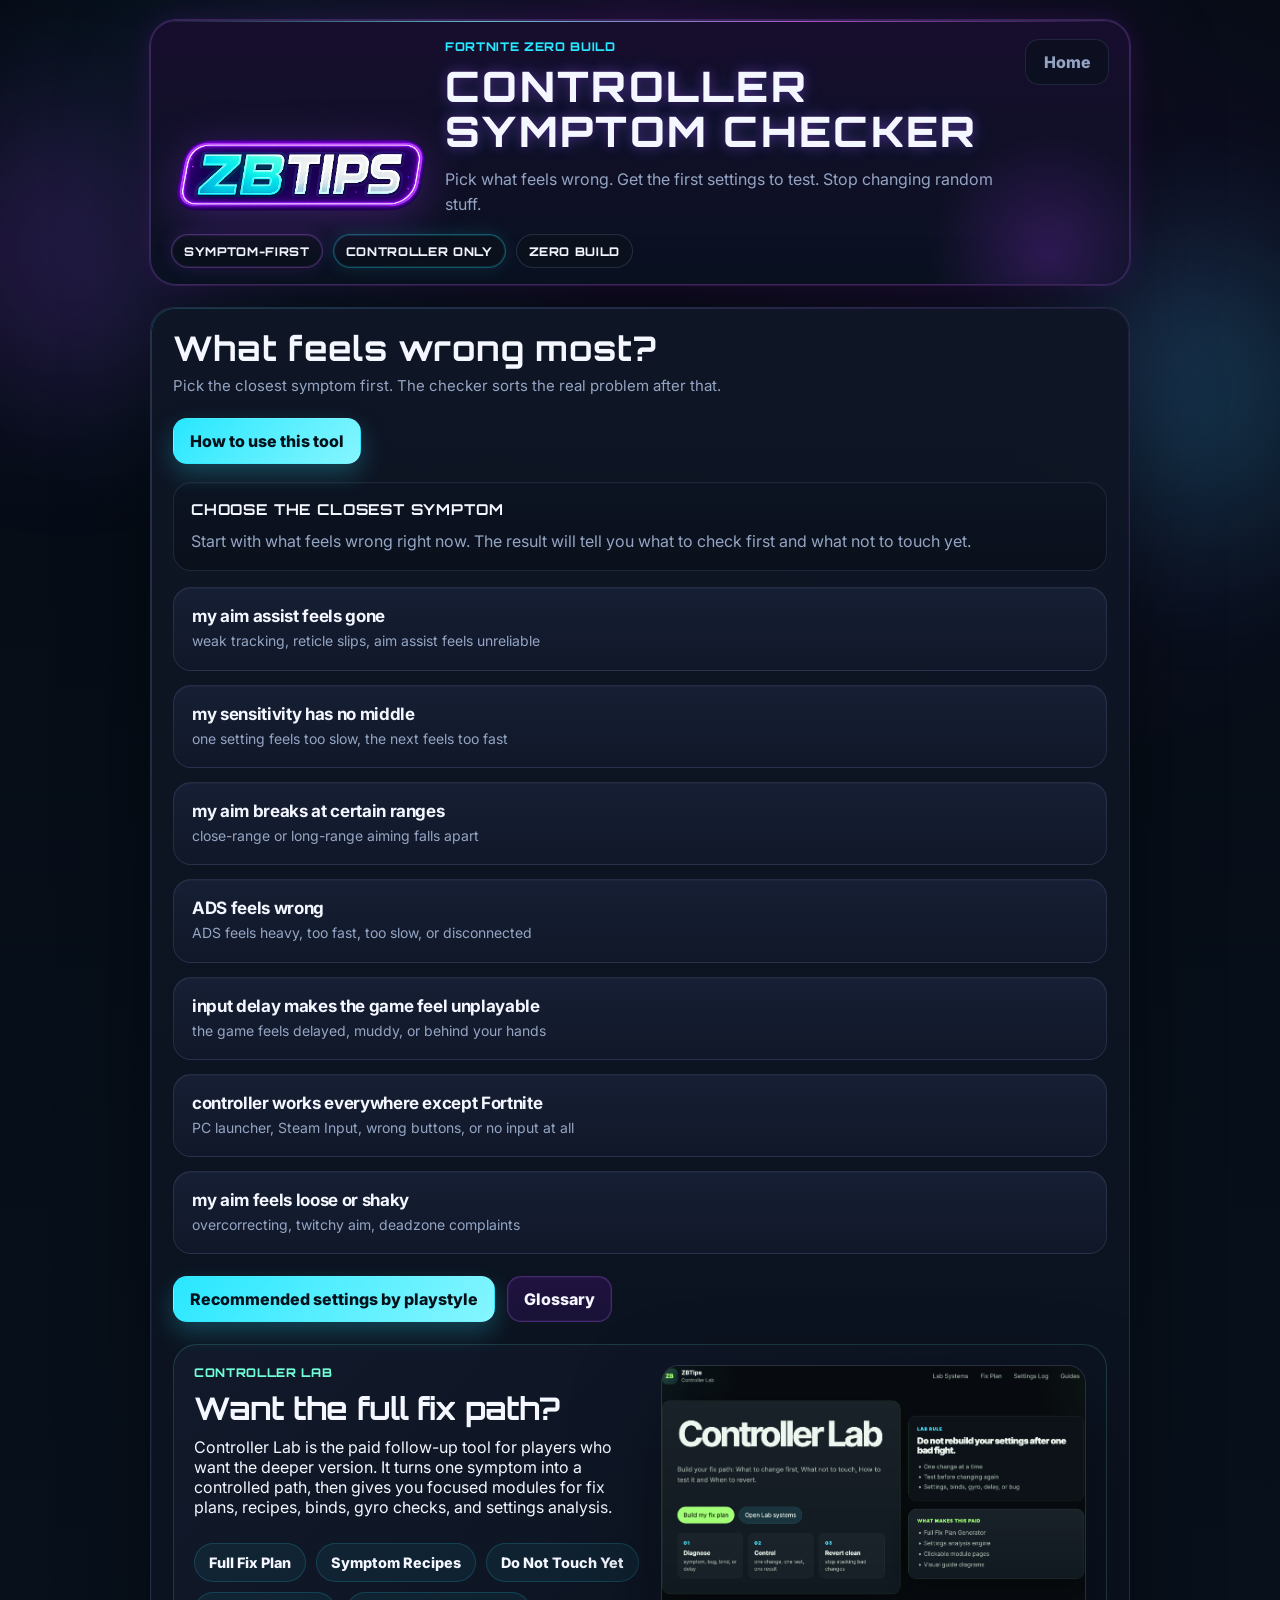
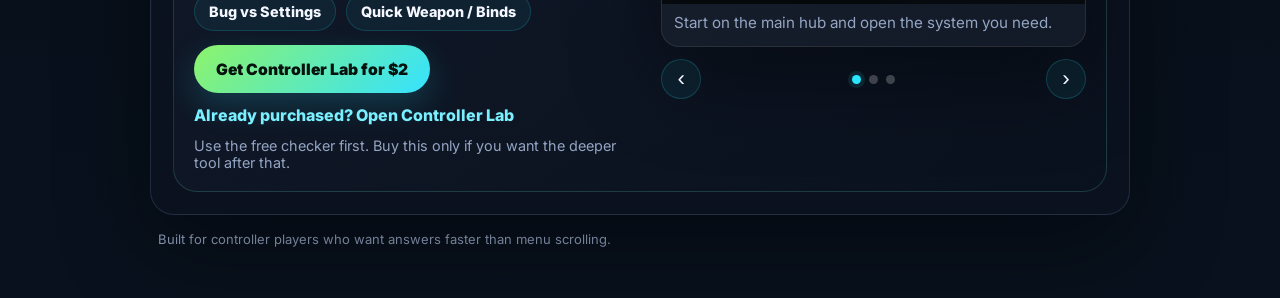
==== commit f7c9fc8f: "Add files via upload" ====
--- a/index.html
+++ b/index.html
@@ -5,8 +5,7 @@
   <meta name="viewport" content="width=device-width, initial-scale=1.0" />
   <title>Controller Symptom Checker | ZBTips</title>
   <link href="https://fonts.googleapis.com/css2?family=Orbitron:wght@500;600;700;800&family=Inter:wght@400;500;600;700;800&display=swap" rel="stylesheet" />
-  <link rel="stylesheet" href="style.css?v=controller-lab-carousel-v1" />
-  <script async src="https://js.stripe.com/v3/buy-button.js"></script>
+  <link rel="stylesheet" href="style.css?v=checkout-page-v1" />
 </head>
 <body>
   <div class="page-glow page-glow-left" aria-hidden="true"></div>
@@ -40,6 +39,6 @@
     </footer>
   </main>
 
-  <script src="app.js?v=controller-lab-carousel-v1"></script>
+  <script src="app.js?v=checkout-page-v1"></script>
 </body>
 </html>
--- a/style.css
+++ b/style.css
@@ -1391,3 +1391,59 @@
     grid-template-columns: 1fr;
   }
 }
+
+
+.checkout-shell {
+  max-width: 1180px;
+}
+
+.checkout-hero {
+  margin-bottom: 18px;
+}
+
+.checkout-back {
+  display: inline-flex;
+  align-items: center;
+  text-decoration: none;
+}
+
+.checkout-layout {
+  display: grid;
+  grid-template-columns: minmax(0, 1fr) minmax(320px, 0.72fr);
+  gap: 18px;
+  align-items: start;
+}
+
+.checkout-copy-panel,
+.checkout-stripe-panel {
+  min-height: 100%;
+}
+
+.checkout-points {
+  margin-top: 18px;
+}
+
+.checkout-note {
+  margin-top: 18px;
+}
+
+.checkout-open-link {
+  display: inline-flex;
+  margin-top: 14px;
+}
+
+.stripe-visible-wrap {
+  display: grid;
+  justify-items: center;
+  margin-top: 10px;
+}
+
+.stripe-visible-wrap stripe-buy-button {
+  width: 100%;
+}
+
+@media (max-width: 900px) {
+  .checkout-layout {
+    grid-template-columns: 1fr;
+  }
+}
